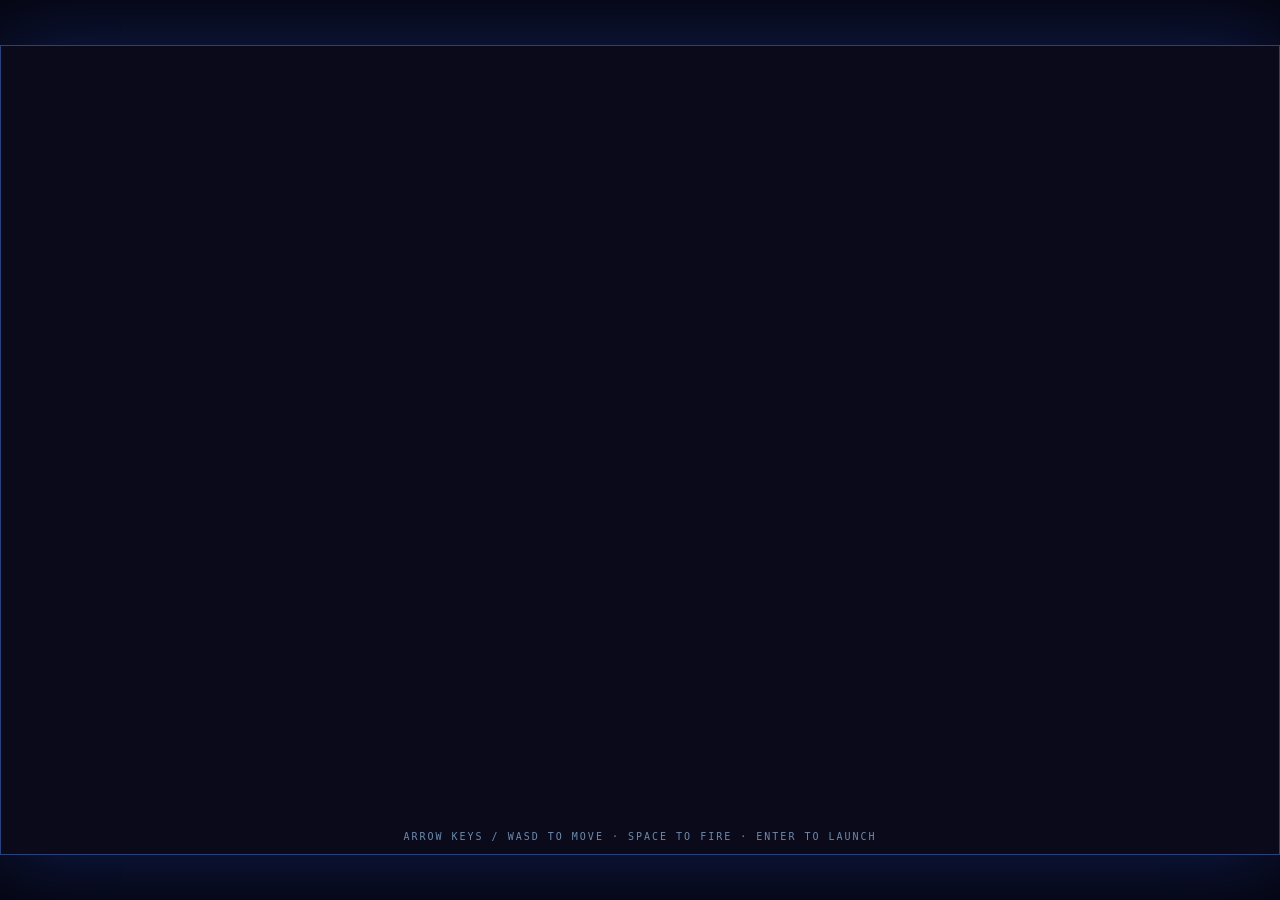
==== index.html @ 89e2e006 "Build polished Level 1 canvas space shooter Co-authored-by: arena-agent <297053741+arena-agent@users" ====
<!doctype html>
<html lang="en"><head><meta charset="UTF-8"><meta name="viewport" content="width=device-width, initial-scale=1.0"><title>NEBULA//FALL — Level 1</title><link rel="stylesheet" href="css/style.css"></head><body><main id="game-shell"><canvas id="game" aria-label="Nebula Fall space shooter"></canvas><div id="hint">ARROW KEYS / WASD to move · SPACE to fire · ENTER to launch</div></main><script type="module" src="js/main.js"></script></body></html>
---- css/style.css ----
:root{color-scheme:dark;background:#050611}*{box-sizing:border-box}html,body{margin:0;width:100%;height:100%;overflow:hidden;background:#050611}body{display:grid;place-items:center;font-family:ui-monospace,monospace;color:#dff8ff}#game-shell{position:relative;width:min(100vw,1440px);height:min(100vh,810px);aspect-ratio:16/9;background:#0a0a1a;box-shadow:0 0 80px #182c73aa;border:1px solid #29427e}canvas{display:block;width:100%;height:100%;image-rendering:auto}#hint{position:absolute;bottom:12px;left:0;right:0;text-align:center;font-size:10px;letter-spacing:2px;color:#6c8aad;pointer-events:none;text-transform:uppercase}@media(max-width:700px){#hint{font-size:8px;letter-spacing:1px}}
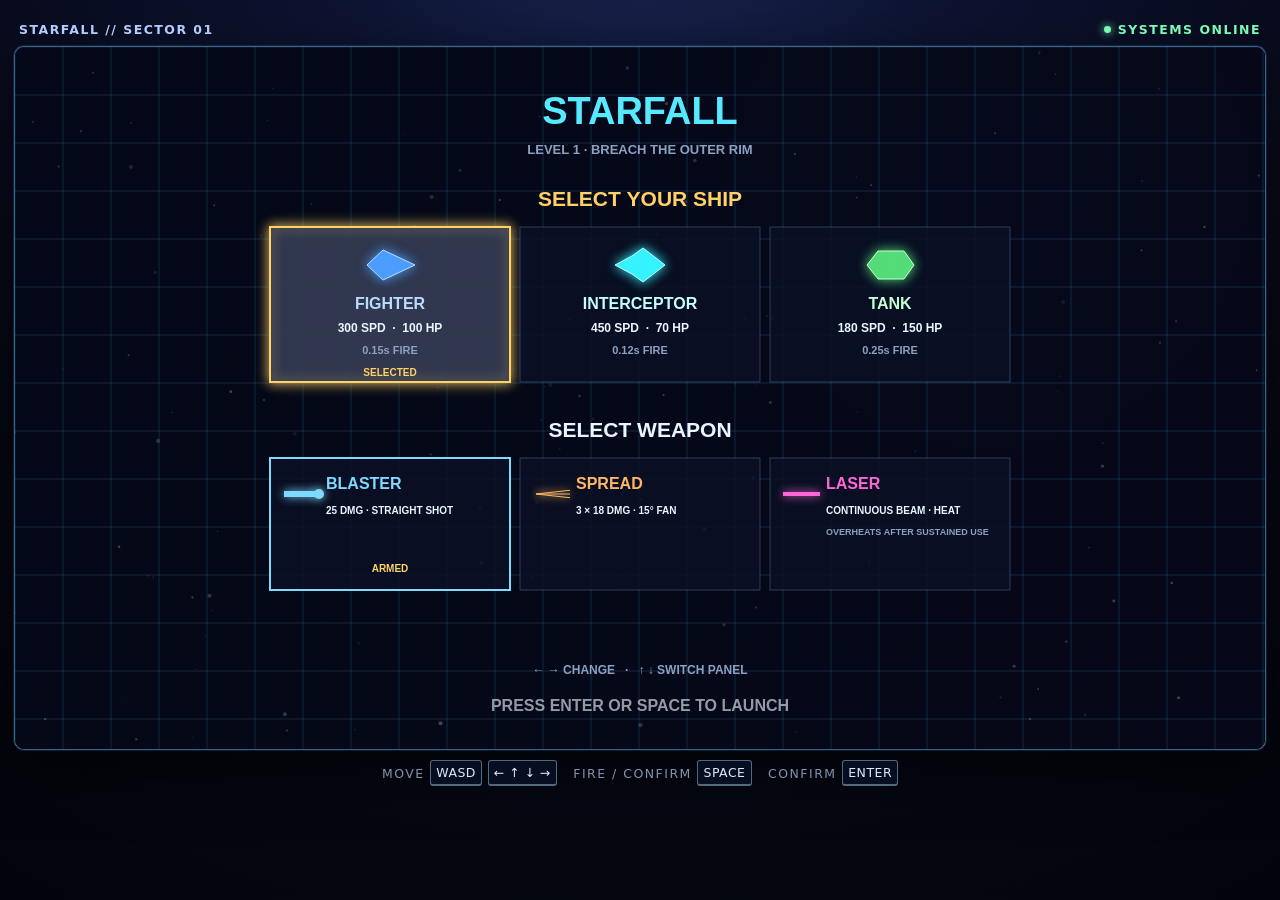
==== commit 53ca4535: "Build Level 1 Canvas space shooter Co-authored-by: arena-agent <297053741+arena-agent@users.noreply." ====
--- a/index.html
+++ b/index.html
@@ -1,2 +1,25 @@
 <!doctype html>
-<html lang="en"><head><meta charset="UTF-8"><meta name="viewport" content="width=device-width, initial-scale=1.0"><title>NEBULA//FALL — Level 1</title><link rel="stylesheet" href="css/style.css"></head><body><main id="game-shell"><canvas id="game" aria-label="Nebula Fall space shooter"></canvas><div id="hint">ARROW KEYS / WASD to move · SPACE to fire · ENTER to launch</div></main><script type="module" src="js/main.js"></script></body></html>+<html lang="en">
+<head>
+  <meta charset="UTF-8" />
+  <meta name="viewport" content="width=device-width, initial-scale=1.0" />
+  <meta name="theme-color" content="#0a0a1a" />
+  <title>Starfall: Level 1</title>
+  <link rel="stylesheet" href="css/style.css" />
+</head>
+<body>
+  <main class="game-shell" aria-label="Starfall space shooter">
+    <div class="titlebar">
+      <span class="eyebrow">STARFALL // SECTOR 01</span>
+      <span class="status-dot">SYSTEMS ONLINE</span>
+    </div>
+    <div class="canvas-frame">
+      <canvas id="gameCanvas" width="1280" height="720" aria-label="Starfall game canvas">
+        Your browser does not support HTML5 Canvas.
+      </canvas>
+    </div>
+    <p class="controls">MOVE <kbd>WASD</kbd><kbd>← ↑ ↓ →</kbd> &nbsp; FIRE / CONFIRM <kbd>SPACE</kbd> &nbsp; CONFIRM <kbd>ENTER</kbd></p>
+  </main>
+  <script type="module" src="js/main.js"></script>
+</body>
+</html>
--- a/css/style.css
+++ b/css/style.css
@@ -1 +1,92 @@
-:root{color-scheme:dark;background:#050611}*{box-sizing:border-box}html,body{margin:0;width:100%;height:100%;overflow:hidden;background:#050611}body{display:grid;place-items:center;font-family:ui-monospace,monospace;color:#dff8ff}#game-shell{position:relative;width:min(100vw,1440px);height:min(100vh,810px);aspect-ratio:16/9;background:#0a0a1a;box-shadow:0 0 80px #182c73aa;border:1px solid #29427e}canvas{display:block;width:100%;height:100%;image-rendering:auto}#hint{position:absolute;bottom:12px;left:0;right:0;text-align:center;font-size:10px;letter-spacing:2px;color:#6c8aad;pointer-events:none;text-transform:uppercase}@media(max-width:700px){#hint{font-size:8px;letter-spacing:1px}}+:root {
+  color-scheme: dark;
+  --ink: #eef7ff;
+  --muted: #8192ad;
+  --cyan: #55eaff;
+  --panel: rgba(9, 16, 40, 0.82);
+}
+
+* { box-sizing: border-box; }
+
+html, body { min-height: 100%; }
+
+body {
+  margin: 0;
+  min-width: 320px;
+  background:
+    radial-gradient(circle at 50% -20%, #1e2d60 0%, #0d1330 28%, #060814 67%, #03040b 100%);
+  color: var(--ink);
+  font-family: "Trebuchet MS", "Segoe UI", system-ui, sans-serif;
+  display: grid;
+  place-items: center;
+}
+
+.game-shell {
+  width: min(1280px, calc(100vw - 28px));
+  margin: 22px auto;
+}
+
+.titlebar, .controls {
+  display: flex;
+  justify-content: space-between;
+  align-items: center;
+  margin: 0 5px 9px;
+  letter-spacing: .12em;
+  font-size: clamp(.62rem, 1.4vw, .78rem);
+  color: var(--muted);
+}
+
+.eyebrow { color: #b4ccff; font-weight: 700; }
+.status-dot { color: #79fbb4; font-weight: 700; }
+.status-dot::before {
+  content: "";
+  display: inline-block;
+  width: .55em;
+  height: .55em;
+  margin: 0 .55em .08em 0;
+  border-radius: 50%;
+  background: currentColor;
+  box-shadow: 0 0 9px currentColor;
+}
+
+.canvas-frame {
+  aspect-ratio: 16 / 9;
+  overflow: hidden;
+  border: 1px solid rgba(109, 211, 255, .45);
+  border-radius: 10px;
+  background: #0a0a1a;
+  box-shadow: 0 0 0 1px rgba(71, 105, 193, .23), 0 20px 60px rgba(0, 0, 0, .55), inset 0 0 40px rgba(37, 73, 143, .25);
+}
+
+canvas {
+  display: block;
+  width: 100%;
+  height: 100%;
+  cursor: crosshair;
+}
+
+.controls {
+  justify-content: center;
+  gap: .35rem;
+  flex-wrap: wrap;
+  margin-top: 10px;
+  text-align: center;
+  line-height: 1.7;
+}
+
+kbd {
+  border: 1px solid #526883;
+  border-bottom-width: 2px;
+  border-radius: 3px;
+  padding: 1px 5px;
+  color: #d8edff;
+  background: var(--panel);
+  font: inherit;
+  letter-spacing: .04em;
+}
+
+@media (max-width: 520px) {
+  .game-shell { width: calc(100vw - 14px); margin: 10px auto; }
+  .titlebar { margin-bottom: 6px; }
+  .controls { font-size: .57rem; }
+}
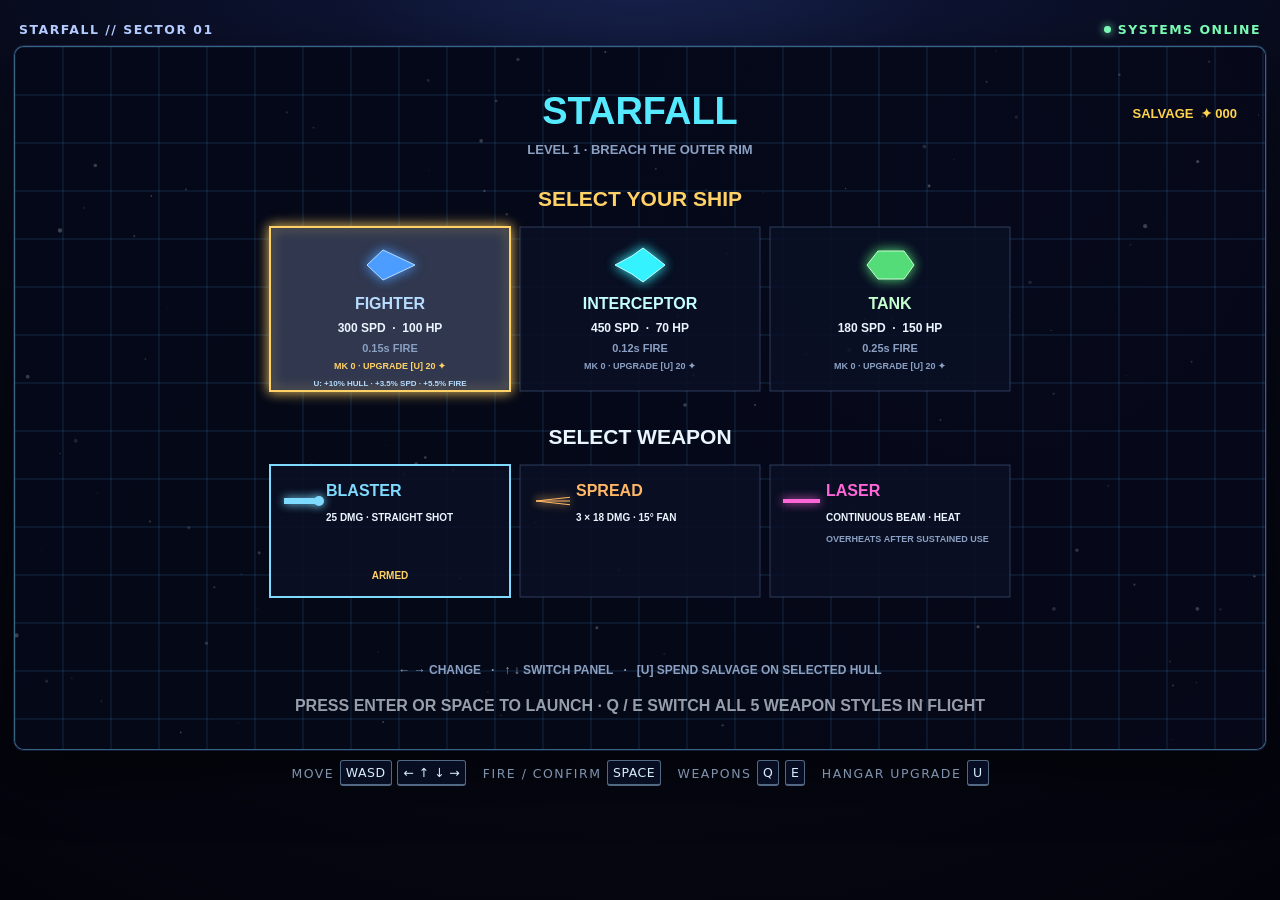
==== commit ffceffce: "Add salvage upgrades and expanded weapon armory Co-authored-by: arena-agent <297053741+arena-agent@u" ====
--- a/index.html
+++ b/index.html
@@ -18,7 +18,7 @@
         Your browser does not support HTML5 Canvas.
       </canvas>
     </div>
-    <p class="controls">MOVE <kbd>WASD</kbd><kbd>← ↑ ↓ →</kbd> &nbsp; FIRE / CONFIRM <kbd>SPACE</kbd> &nbsp; CONFIRM <kbd>ENTER</kbd></p>
+    <p class="controls">MOVE <kbd>WASD</kbd><kbd>← ↑ ↓ →</kbd> &nbsp; FIRE / CONFIRM <kbd>SPACE</kbd> &nbsp; WEAPONS <kbd>Q</kbd><kbd>E</kbd> &nbsp; HANGAR UPGRADE <kbd>U</kbd></p>
   </main>
   <script type="module" src="js/main.js"></script>
 </body>
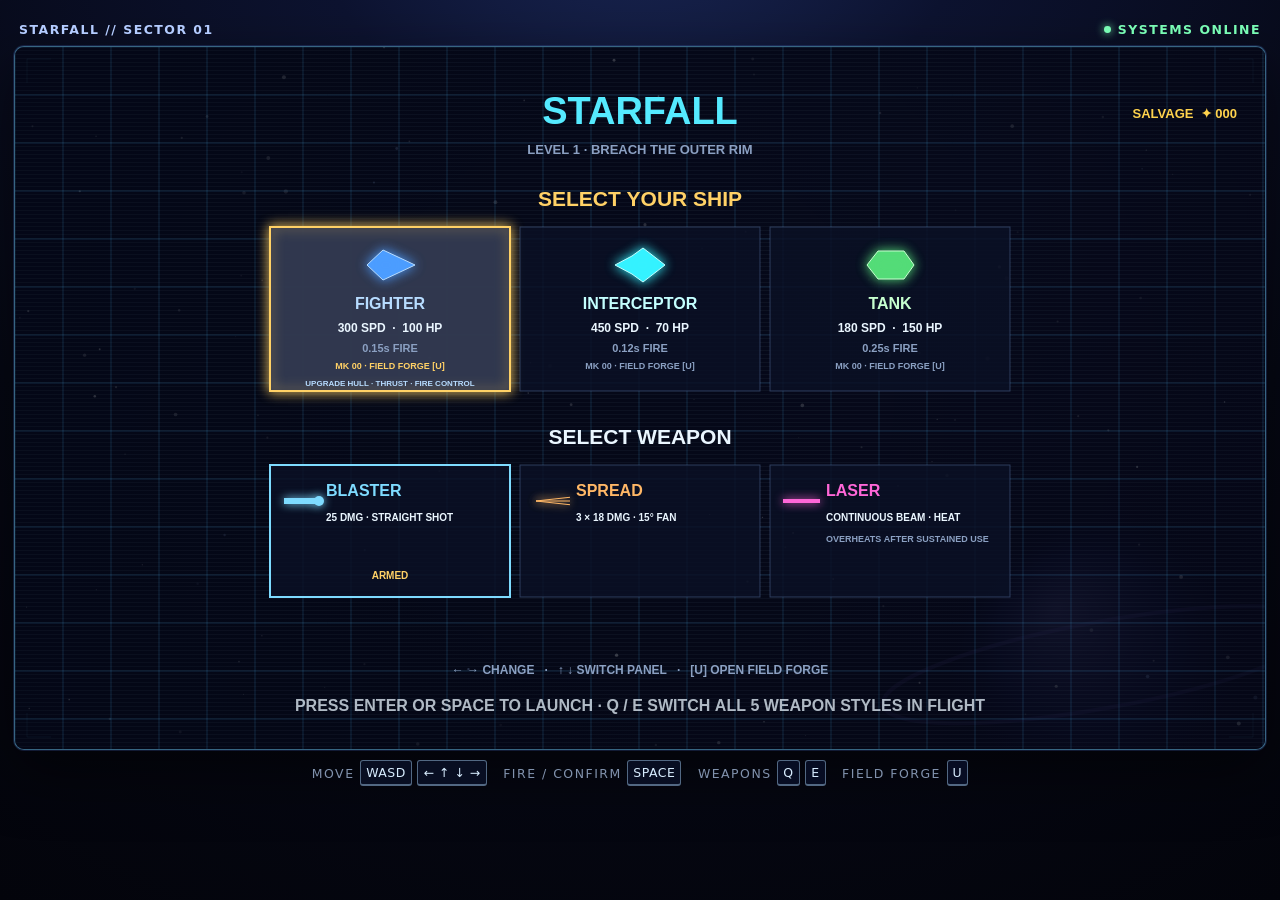
==== commit abc04a01: "Add live Field Forge upgrades and premium interface Co-authored-by: arena-agent <297053741+arena-age" ====
--- a/index.html
+++ b/index.html
@@ -18,7 +18,7 @@
         Your browser does not support HTML5 Canvas.
       </canvas>
     </div>
-    <p class="controls">MOVE <kbd>WASD</kbd><kbd>← ↑ ↓ →</kbd> &nbsp; FIRE / CONFIRM <kbd>SPACE</kbd> &nbsp; WEAPONS <kbd>Q</kbd><kbd>E</kbd> &nbsp; HANGAR UPGRADE <kbd>U</kbd></p>
+    <p class="controls">MOVE <kbd>WASD</kbd><kbd>← ↑ ↓ →</kbd> &nbsp; FIRE / CONFIRM <kbd>SPACE</kbd> &nbsp; WEAPONS <kbd>Q</kbd><kbd>E</kbd> &nbsp; FIELD FORGE <kbd>U</kbd></p>
   </main>
   <script type="module" src="js/main.js"></script>
 </body>
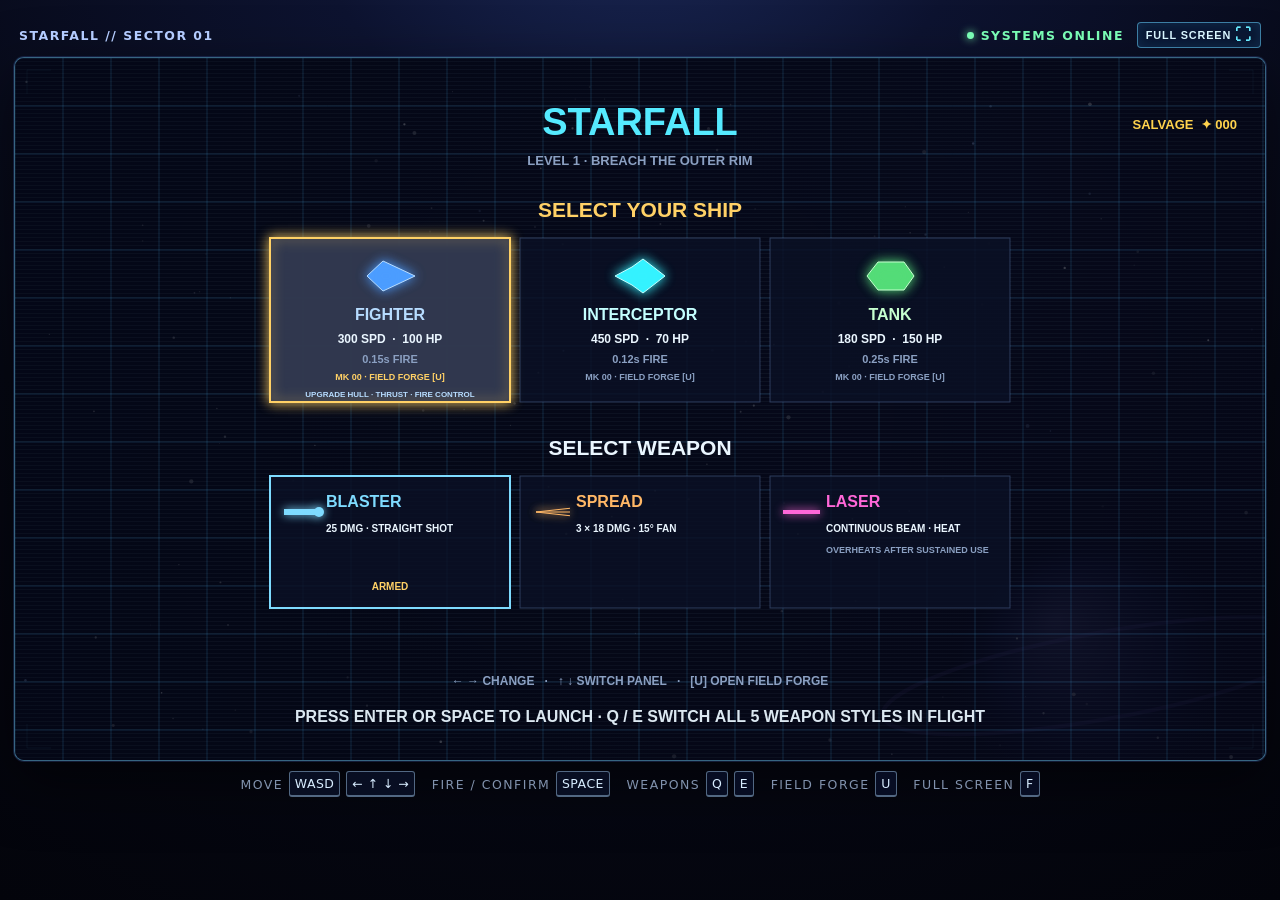
==== commit 06f90257: "Polish combat visuals and add fullscreen mode Co-authored-by: arena-agent <297053741+arena-agent@use" ====
--- a/index.html
+++ b/index.html
@@ -11,14 +11,14 @@
   <main class="game-shell" aria-label="Starfall space shooter">
     <div class="titlebar">
       <span class="eyebrow">STARFALL // SECTOR 01</span>
-      <span class="status-dot">SYSTEMS ONLINE</span>
+      <div class="title-actions"><span class="status-dot">SYSTEMS ONLINE</span><button id="fullscreenButton" class="fullscreen-button" type="button" aria-label="Toggle full screen">FULL SCREEN <span>⛶</span></button></div>
     </div>
     <div class="canvas-frame">
       <canvas id="gameCanvas" width="1280" height="720" aria-label="Starfall game canvas">
         Your browser does not support HTML5 Canvas.
       </canvas>
     </div>
-    <p class="controls">MOVE <kbd>WASD</kbd><kbd>← ↑ ↓ →</kbd> &nbsp; FIRE / CONFIRM <kbd>SPACE</kbd> &nbsp; WEAPONS <kbd>Q</kbd><kbd>E</kbd> &nbsp; FIELD FORGE <kbd>U</kbd></p>
+    <p class="controls">MOVE <kbd>WASD</kbd><kbd>← ↑ ↓ →</kbd> &nbsp; FIRE / CONFIRM <kbd>SPACE</kbd> &nbsp; WEAPONS <kbd>Q</kbd><kbd>E</kbd> &nbsp; FIELD FORGE <kbd>U</kbd> &nbsp; FULL SCREEN <kbd>F</kbd></p>
   </main>
   <script type="module" src="js/main.js"></script>
 </body>
--- a/css/style.css
+++ b/css/style.css
@@ -90,3 +90,54 @@
   .titlebar { margin-bottom: 6px; }
   .controls { font-size: .57rem; }
 }
+
+.title-actions {
+  display: flex;
+  align-items: center;
+  gap: .8rem;
+}
+
+.fullscreen-button {
+  border: 1px solid rgba(103, 211, 255, .55);
+  border-radius: 4px;
+  padding: 4px 8px;
+  color: #d9f6ff;
+  background: rgba(11, 27, 57, .78);
+  box-shadow: inset 0 0 12px rgba(74, 192, 255, .12);
+  cursor: pointer;
+  font: 700 .68rem/1 "Trebuchet MS", "Segoe UI", sans-serif;
+  letter-spacing: .08em;
+  transition: background .16s ease, border-color .16s ease, transform .16s ease;
+}
+
+.fullscreen-button:hover,
+.fullscreen-button:focus-visible {
+  border-color: #69e8ff;
+  background: rgba(32, 72, 122, .9);
+  outline: none;
+  transform: translateY(-1px);
+}
+
+.fullscreen-button span { color: #68ebff; font-size: 1rem; vertical-align: -1px; }
+
+.canvas-frame:fullscreen {
+  display: grid;
+  width: 100vw;
+  height: 100vh;
+  aspect-ratio: auto;
+  place-items: center;
+  border: 0;
+  border-radius: 0;
+  background: #02030b;
+  box-shadow: none;
+}
+
+.canvas-frame:fullscreen canvas {
+  width: min(100vw, 177.7778vh);
+  height: min(100vh, 56.25vw);
+}
+
+@media (max-width: 620px) {
+  .fullscreen-button { padding: 3px 5px; font-size: .55rem; }
+  .title-actions { gap: .35rem; }
+}
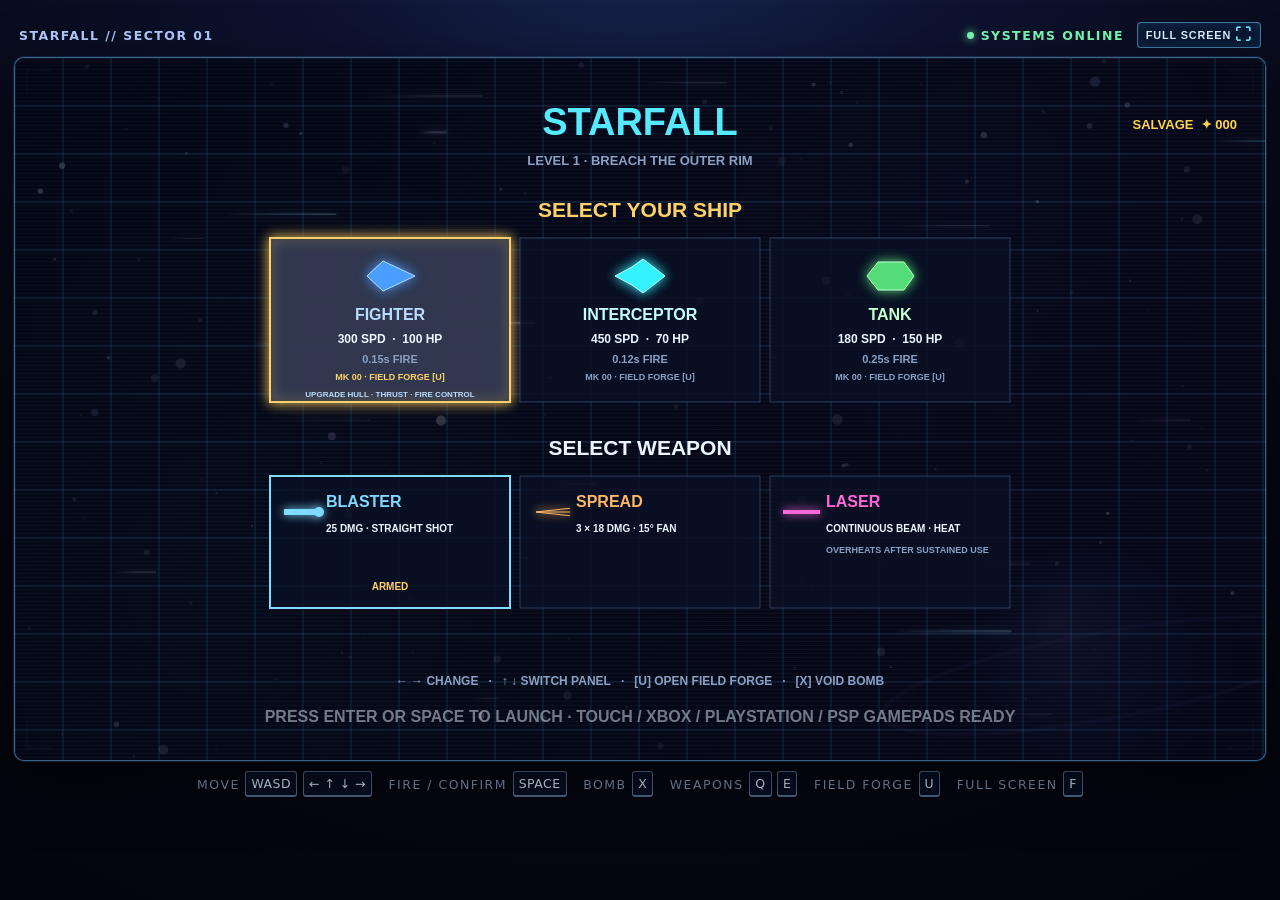
==== commit 6589396f: "Add Void Bomb, mobile controls, and universal gamepad input Co-authored-by: arena-agent <297053741+a" ====
--- a/index.html
+++ b/index.html
@@ -17,8 +17,25 @@
       <canvas id="gameCanvas" width="1280" height="720" aria-label="Starfall game canvas">
         Your browser does not support HTML5 Canvas.
       </canvas>
+      <section id="mobileControls" class="mobile-controls" aria-label="Mobile game controls">
+        <div class="mobile-dpad" aria-label="Movement controls">
+          <button type="button" class="mobile-button dpad-up" data-action="up" aria-label="Move up">▲</button>
+          <button type="button" class="mobile-button dpad-left" data-action="left" aria-label="Move left">◀</button>
+          <button type="button" class="mobile-button dpad-center" aria-label="Movement pad">✦</button>
+          <button type="button" class="mobile-button dpad-right" data-action="right" aria-label="Move right">▶</button>
+          <button type="button" class="mobile-button dpad-down" data-action="down" aria-label="Move down">▼</button>
+        </div>
+        <div class="mobile-actions" aria-label="Combat controls">
+          <button type="button" class="mobile-button action-forge" data-action="upgrade">FORGE</button>
+          <button type="button" class="mobile-button action-arms" data-action="nextWeapon">ARMS</button>
+          <button type="button" class="mobile-button action-bomb" data-action="bomb">BOMB</button>
+          <button type="button" class="mobile-button action-fullscreen" data-action="fullscreen" aria-label="Full screen">⛶</button>
+          <button type="button" class="mobile-button action-fire" data-action="shoot start">FIRE</button>
+        </div>
+      </section>
     </div>
-    <p class="controls">MOVE <kbd>WASD</kbd><kbd>← ↑ ↓ →</kbd> &nbsp; FIRE / CONFIRM <kbd>SPACE</kbd> &nbsp; WEAPONS <kbd>Q</kbd><kbd>E</kbd> &nbsp; FIELD FORGE <kbd>U</kbd> &nbsp; FULL SCREEN <kbd>F</kbd></p>
+    <aside class="rotate-device" aria-hidden="true"><span>⤾</span> ROTATE DEVICE FOR LANDSCAPE PLAY</aside>
+    <p class="controls">MOVE <kbd>WASD</kbd><kbd>← ↑ ↓ →</kbd> &nbsp; FIRE / CONFIRM <kbd>SPACE</kbd> &nbsp; BOMB <kbd>X</kbd> &nbsp; WEAPONS <kbd>Q</kbd><kbd>E</kbd> &nbsp; FIELD FORGE <kbd>U</kbd> &nbsp; FULL SCREEN <kbd>F</kbd></p>
   </main>
   <script type="module" src="js/main.js"></script>
 </body>
--- a/css/style.css
+++ b/css/style.css
@@ -50,6 +50,7 @@
 }
 
 .canvas-frame {
+  position: relative;
   aspect-ratio: 16 / 9;
   overflow: hidden;
   border: 1px solid rgba(109, 211, 255, .45);
@@ -141,3 +142,104 @@
   .fullscreen-button { padding: 3px 5px; font-size: .55rem; }
   .title-actions { gap: .35rem; }
 }
+
+.mobile-controls,
+.rotate-device { display: none; }
+
+@media (pointer: coarse) and (orientation: landscape) {
+  .mobile-controls {
+    position: absolute;
+    z-index: 5;
+    display: block;
+    inset: 0;
+    pointer-events: none;
+    user-select: none;
+    -webkit-user-select: none;
+  }
+
+  .mobile-dpad,
+  .mobile-actions {
+    position: absolute;
+    bottom: clamp(12px, 3vh, 30px);
+    width: clamp(122px, 19vw, 205px);
+    height: clamp(122px, 19vw, 205px);
+    pointer-events: none;
+  }
+
+  .mobile-dpad { left: clamp(12px, 3vw, 34px); }
+  .mobile-actions { right: clamp(12px, 3vw, 34px); }
+
+  .mobile-button {
+    position: absolute;
+    display: grid;
+    width: 36%;
+    height: 36%;
+    place-items: center;
+    border: 1px solid rgba(178, 239, 255, .62);
+    border-radius: 50%;
+    color: #effbff;
+    background: radial-gradient(circle at 36% 28%, rgba(102, 234, 255, .38), rgba(19, 55, 105, .76) 62%, rgba(4, 12, 37, .9));
+    box-shadow: inset 0 0 14px rgba(128, 236, 255, .24), 0 0 13px rgba(65, 180, 255, .27);
+    font: 800 clamp(.55rem, 1.3vw, .8rem)/1 "Trebuchet MS", "Segoe UI", sans-serif;
+    letter-spacing: .06em;
+    pointer-events: auto;
+    touch-action: none;
+    -webkit-tap-highlight-color: transparent;
+  }
+
+  .mobile-button:active { transform: scale(.91); filter: brightness(1.5); }
+  .dpad-up { left: 32%; top: 0; } .dpad-left { left: 0; top: 32%; }
+  .dpad-center { left: 32%; top: 32%; width: 36%; height: 36%; pointer-events: none; opacity: .58; }
+  .dpad-right { right: 0; top: 32%; } .dpad-down { left: 32%; bottom: 0; }
+  .action-fire { right: 0; bottom: 0; width: 47%; height: 47%; font-size: clamp(.7rem, 1.7vw, 1rem); background: radial-gradient(circle at 36% 28%, rgba(255, 132, 220, .63), rgba(103, 34, 118, .82) 62%, rgba(33, 8, 55, .96)); border-color: rgba(255, 188, 237, .85); }
+  .action-bomb { left: 1%; bottom: 4%; background: radial-gradient(circle at 36% 28%, rgba(255, 190, 107, .65), rgba(126, 57, 25, .82) 62%, rgba(47, 13, 12, .96)); border-color: rgba(255, 220, 144, .8); }
+  .action-arms { right: 3%; top: 4%; background: radial-gradient(circle at 36% 28%, rgba(112, 239, 180, .58), rgba(20, 91, 82, .82) 62%, rgba(5, 33, 42, .96)); }
+  .action-forge { left: 3%; top: 1%; font-size: clamp(.44rem, 1vw, .65rem); }
+}
+
+@media (max-width: 900px) and (orientation: portrait) {
+  .rotate-device {
+    position: fixed;
+    z-index: 20;
+    display: flex;
+    inset: 0;
+    flex-direction: column;
+    align-items: center;
+    justify-content: center;
+    gap: 1rem;
+    color: #d9f7ff;
+    background: radial-gradient(circle at 50% 35%, rgba(31, 71, 132, .96), rgba(4, 7, 21, .98));
+    font: 800 .86rem/1 "Trebuchet MS", "Segoe UI", sans-serif;
+    letter-spacing: .13em;
+    text-align: center;
+  }
+  .rotate-device span { color: #6eeaff; font-size: 4rem; filter: drop-shadow(0 0 14px #4cdcff); }
+  .game-shell { margin: 0; width: 100vw; }
+}
+
+@media (pointer: coarse) and (orientation: landscape) {
+  .action-fullscreen {
+    left: 39%;
+    top: 39%;
+    width: 24%;
+    height: 24%;
+    font-size: clamp(.75rem, 1.5vw, 1rem);
+    background: rgba(18, 42, 84, .9);
+  }
+}
+
+@media (pointer: coarse) and (orientation: landscape) {
+  body { overflow: hidden; }
+  .game-shell { width: 100vw; margin: 0; }
+  .titlebar {
+    position: fixed;
+    z-index: 10;
+    top: 6px;
+    right: 10px;
+    left: 10px;
+    pointer-events: none;
+  }
+  .title-actions, .fullscreen-button { pointer-events: auto; }
+  .canvas-frame { border-radius: 0; }
+  .controls { display: none; }
+}
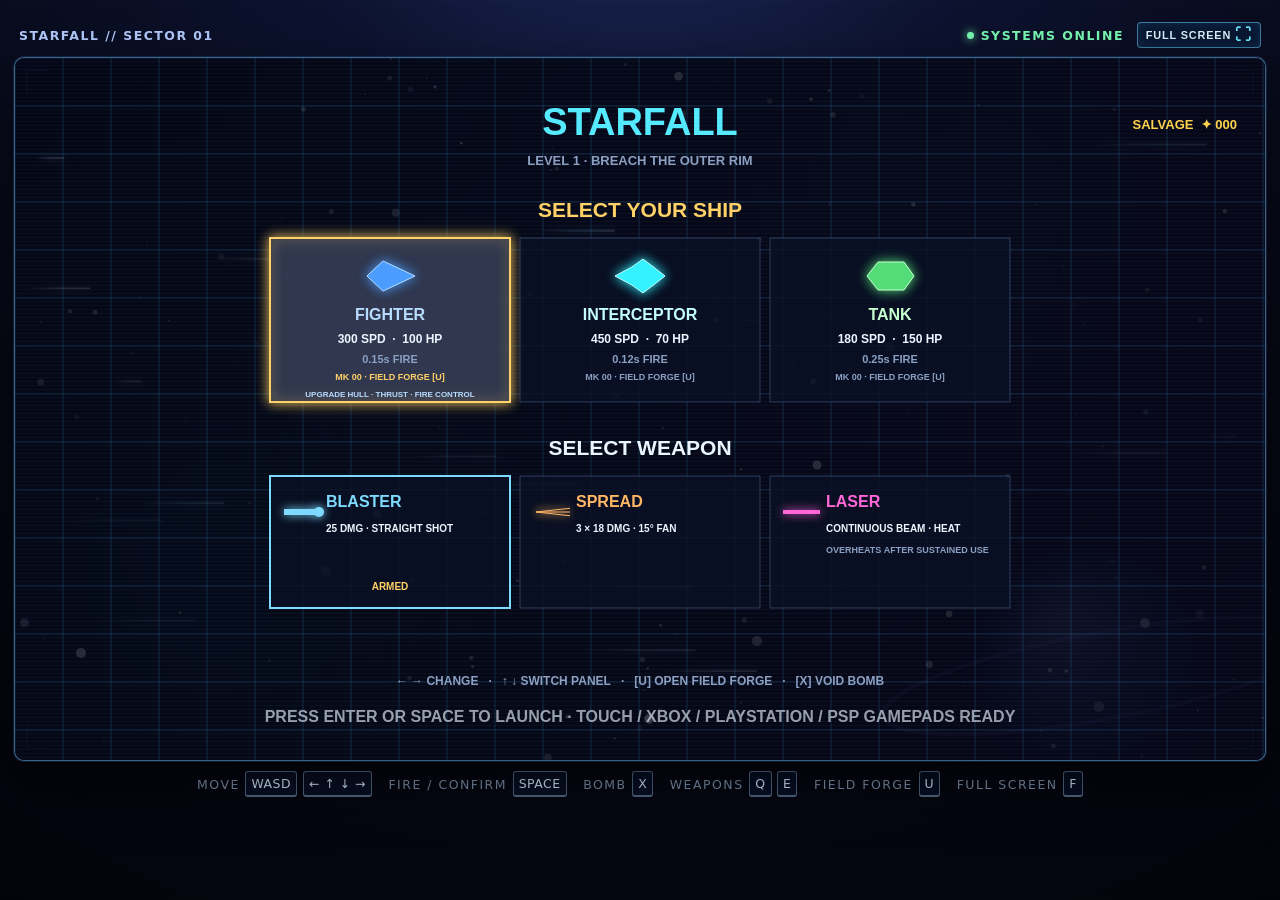
==== commit 886ca36e: "Optimize mobile rendering and reposition fullscreen control Co-authored-by: arena-agent <297053741+a" ====
--- a/index.html
+++ b/index.html
@@ -29,9 +29,9 @@
           <button type="button" class="mobile-button action-forge" data-action="upgrade">FORGE</button>
           <button type="button" class="mobile-button action-arms" data-action="nextWeapon">ARMS</button>
           <button type="button" class="mobile-button action-bomb" data-action="bomb">BOMB</button>
-          <button type="button" class="mobile-button action-fullscreen" data-action="fullscreen" aria-label="Full screen">⛶</button>
           <button type="button" class="mobile-button action-fire" data-action="shoot start">FIRE</button>
         </div>
+        <button type="button" class="mobile-button action-fullscreen" data-action="fullscreen" aria-label="Full screen">⛶</button>
       </section>
     </div>
     <aside class="rotate-device" aria-hidden="true"><span>⤾</span> ROTATE DEVICE FOR LANDSCAPE PLAY</aside>
--- a/css/style.css
+++ b/css/style.css
@@ -218,11 +218,11 @@
 }
 
 @media (pointer: coarse) and (orientation: landscape) {
-  .action-fullscreen {
-    left: 39%;
-    top: 39%;
-    width: 24%;
-    height: 24%;
+  .mobile-controls > .action-fullscreen {
+    top: 38px;
+    right: clamp(10px, 2vw, 28px);
+    width: clamp(30px, 5vw, 44px);
+    height: clamp(30px, 5vw, 44px);
     font-size: clamp(.75rem, 1.5vw, 1rem);
     background: rgba(18, 42, 84, .9);
   }
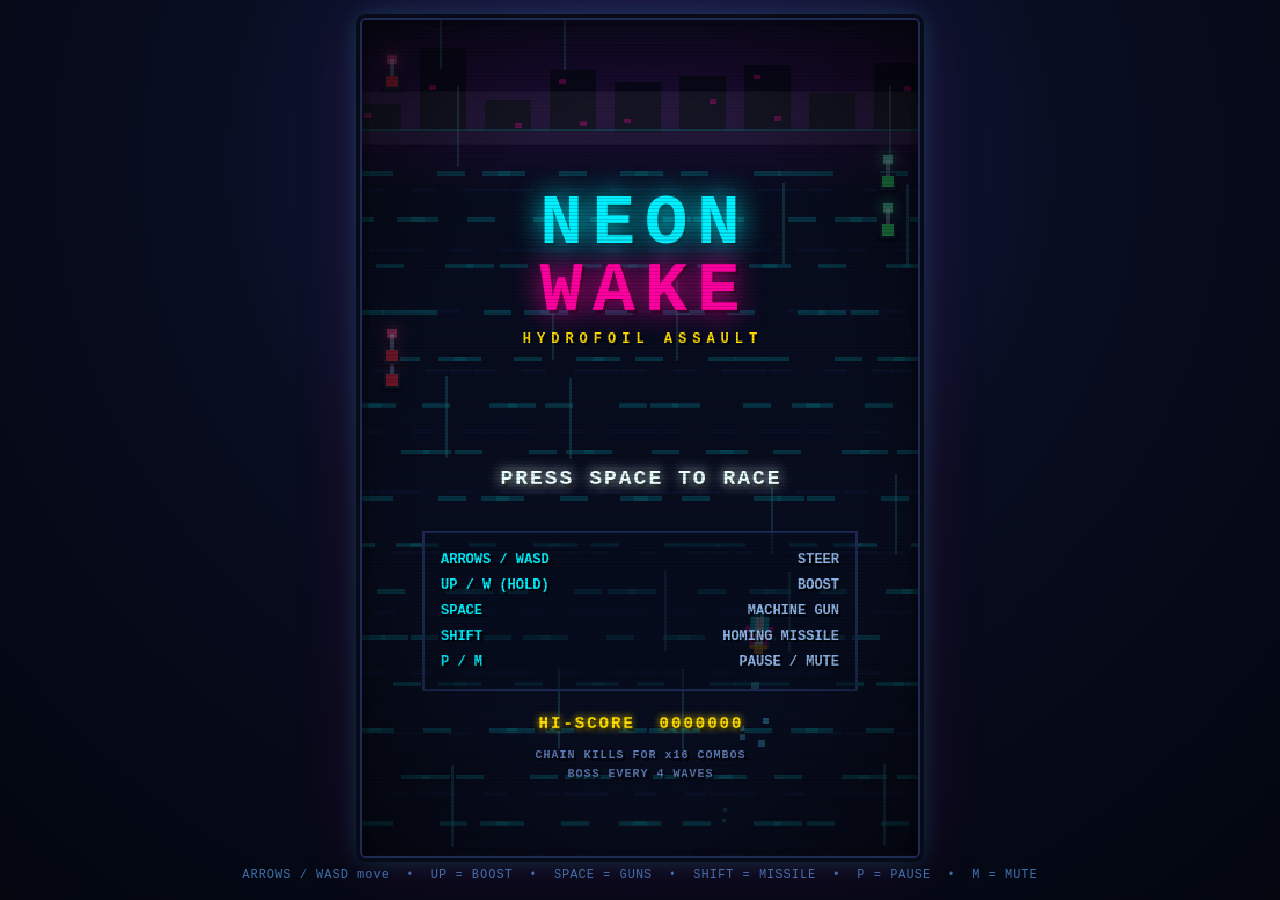
==== commit 4d0597ac: "Add NEON WAKE: modular vanilla-JS neon speedboat arcade shooter Complete ES-module game with no buil" ====
--- a/index.html
+++ b/index.html
@@ -1,42 +1,66 @@
-<!doctype html>
+<!DOCTYPE html>
 <html lang="en">
 <head>
-  <meta charset="UTF-8" />
-  <meta name="viewport" content="width=device-width, initial-scale=1.0" />
-  <meta name="theme-color" content="#0a0a1a" />
-  <title>Starfall: Level 1</title>
-  <link rel="stylesheet" href="css/style.css" />
+<meta charset="UTF-8" />
+<meta name="viewport" content="width=device-width, initial-scale=1.0, maximum-scale=1.0, user-scalable=no" />
+<title>NEON WAKE // Hydrofoil Assault</title>
+<link rel="stylesheet" href="./css/style.css" />
+
+<!--
+  Import map: lets every module import siblings through the "#game/" prefix
+  instead of brittle relative paths. Native browser feature, no bundler.
+-->
+<script type="importmap">
+{
+  "imports": {
+    "#game/": "./js/"
+  }
+}
+</script>
 </head>
 <body>
-  <main class="game-shell" aria-label="Starfall space shooter">
-    <div class="titlebar">
-      <span class="eyebrow">STARFALL // SECTOR 01</span>
-      <div class="title-actions"><span class="status-dot">SYSTEMS ONLINE</span><button id="fullscreenButton" class="fullscreen-button" type="button" aria-label="Toggle full screen">FULL SCREEN <span>⛶</span></button></div>
-    </div>
-    <div class="canvas-frame">
-      <canvas id="gameCanvas" width="1280" height="720" aria-label="Starfall game canvas">
-        Your browser does not support HTML5 Canvas.
-      </canvas>
-      <section id="mobileControls" class="mobile-controls" aria-label="Mobile game controls">
-        <div class="mobile-dpad" aria-label="Movement controls">
-          <button type="button" class="mobile-button dpad-up" data-action="up" aria-label="Move up">▲</button>
-          <button type="button" class="mobile-button dpad-left" data-action="left" aria-label="Move left">◀</button>
-          <button type="button" class="mobile-button dpad-center" aria-label="Movement pad">✦</button>
-          <button type="button" class="mobile-button dpad-right" data-action="right" aria-label="Move right">▶</button>
-          <button type="button" class="mobile-button dpad-down" data-action="down" aria-label="Move down">▼</button>
-        </div>
-        <div class="mobile-actions" aria-label="Combat controls">
-          <button type="button" class="mobile-button action-forge" data-action="upgrade">FORGE</button>
-          <button type="button" class="mobile-button action-arms" data-action="nextWeapon">ARMS</button>
-          <button type="button" class="mobile-button action-bomb" data-action="bomb">BOMB</button>
-          <button type="button" class="mobile-button action-fire" data-action="shoot start">FIRE</button>
-        </div>
-        <button type="button" class="mobile-button action-fullscreen" data-action="fullscreen" aria-label="Full screen">⛶</button>
-      </section>
-    </div>
-    <aside class="rotate-device" aria-hidden="true"><span>⤾</span> ROTATE DEVICE FOR LANDSCAPE PLAY</aside>
-    <p class="controls">MOVE <kbd>WASD</kbd><kbd>← ↑ ↓ →</kbd> &nbsp; FIRE / CONFIRM <kbd>SPACE</kbd> &nbsp; BOMB <kbd>X</kbd> &nbsp; WEAPONS <kbd>Q</kbd><kbd>E</kbd> &nbsp; FIELD FORGE <kbd>U</kbd> &nbsp; FULL SCREEN <kbd>F</kbd></p>
-  </main>
-  <script type="module" src="js/main.js"></script>
+  <div id="frame">
+    <canvas id="game" width="480" height="720" aria-label="Neon Wake game canvas"></canvas>
+    <div id="crt"></div>
+  </div>
+
+  <p id="hint">
+    ARROWS / WASD move &nbsp;•&nbsp; UP = BOOST &nbsp;•&nbsp; SPACE = GUNS &nbsp;•&nbsp; SHIFT = MISSILE &nbsp;•&nbsp; P = PAUSE &nbsp;•&nbsp; M = MUTE
+  </p>
+
+  <!-- Shown only if the ES modules fail to load (usually the file:// case). -->
+  <div id="fatal" hidden>
+    <h2>MODULES BLOCKED</h2>
+    <p>
+      ES modules can't be loaded straight from <code>file://</code> because of
+      browser CORS rules. Serve the folder over HTTP instead:
+    </p>
+    <pre>python3 -m http.server 8000</pre>
+    <p>then open <code>http://localhost:8000</code> (or use VS Code "Live Server").</p>
+    <p id="fatal-detail"></p>
+  </div>
+
+  <script type="module">
+    import { boot } from '#game/main.js';
+    boot(document.getElementById('game'));
+    window.__gameLoaded = true;
+  </script>
+
+  <script>
+    // Fallback notice: if the module above never executed, explain why.
+    window.addEventListener('load', () => {
+      if (window.__gameLoaded) return;
+      const el = document.getElementById('fatal');
+      if (!el) return;
+      el.hidden = false;
+      document.getElementById('frame').style.display = 'none';
+      const d = document.getElementById('fatal-detail');
+      if (location.protocol === 'file:') {
+        d.textContent = 'Detected protocol: file://';
+      } else {
+        d.textContent = 'Check the browser console for the underlying error.';
+      }
+    });
+  </script>
 </body>
 </html>
--- a/css/style.css
+++ b/css/style.css
@@ -1,245 +1,101 @@
+/* File: css/style.css
+   Page chrome only — everything inside the canvas is drawn in JS. */
+
 :root {
-  color-scheme: dark;
-  --ink: #eef7ff;
-  --muted: #8192ad;
-  --cyan: #55eaff;
-  --panel: rgba(9, 16, 40, 0.82);
+  --navy: #0a0f24;
+  --deep: #04060f;
+  --cyan: #00f0ff;
+  --magenta: #ff00a0;
 }
 
 * { box-sizing: border-box; }
 
-html, body { min-height: 100%; }
+html, body {
+  height: 100%;
+  margin: 0;
+  background: var(--deep);
+  background-image:
+    radial-gradient(circle at 50% 18%, #131f4a 0%, #080d20 45%, #03060f 100%);
+  color: #7fe9ff;
+  font-family: "Courier New", ui-monospace, monospace;
+  overflow: hidden;
+  touch-action: manipulation;
+}
 
 body {
-  margin: 0;
-  min-width: 320px;
-  background:
-    radial-gradient(circle at 50% -20%, #1e2d60 0%, #0d1330 28%, #060814 67%, #03040b 100%);
-  color: var(--ink);
-  font-family: "Trebuchet MS", "Segoe UI", system-ui, sans-serif;
-  display: grid;
-  place-items: center;
+  display: flex;
+  flex-direction: column;
+  align-items: center;
+  justify-content: center;
+  gap: 10px;
+  padding: 10px;
 }
 
-.game-shell {
-  width: min(1280px, calc(100vw - 28px));
-  margin: 22px auto;
+/* Frame keeps the 480x720 aspect ratio and hosts the CRT overlay. */
+#frame {
+  position: relative;
+  height: min(calc(100vh - 60px), calc((100vw - 20px) * 720 / 480));
+  aspect-ratio: 480 / 720;
+  border: 2px solid #1d2b55;
+  border-radius: 6px;
+  box-shadow:
+    0 0 0 4px #070b18,
+    0 0 26px rgba(0, 240, 255, 0.22),
+    0 0 70px rgba(255, 0, 160, 0.14);
+  overflow: hidden;
 }
 
-.titlebar, .controls {
-  display: flex;
-  justify-content: space-between;
-  align-items: center;
-  margin: 0 5px 9px;
-  letter-spacing: .12em;
-  font-size: clamp(.62rem, 1.4vw, .78rem);
-  color: var(--muted);
-}
-
-.eyebrow { color: #b4ccff; font-weight: 700; }
-.status-dot { color: #79fbb4; font-weight: 700; }
-.status-dot::before {
-  content: "";
-  display: inline-block;
-  width: .55em;
-  height: .55em;
-  margin: 0 .55em .08em 0;
-  border-radius: 50%;
-  background: currentColor;
-  box-shadow: 0 0 9px currentColor;
-}
-
-.canvas-frame {
-  position: relative;
-  aspect-ratio: 16 / 9;
-  overflow: hidden;
-  border: 1px solid rgba(109, 211, 255, .45);
-  border-radius: 10px;
-  background: #0a0a1a;
-  box-shadow: 0 0 0 1px rgba(71, 105, 193, .23), 0 20px 60px rgba(0, 0, 0, .55), inset 0 0 40px rgba(37, 73, 143, .25);
-}
-
-canvas {
+#game {
   display: block;
   width: 100%;
   height: 100%;
-  cursor: crosshair;
+  background: var(--navy);
+  /* Crisp pixels, no smoothing when upscaled. */
+  image-rendering: pixelated;
+  image-rendering: crisp-edges;
 }
 
-.controls {
-  justify-content: center;
-  gap: .35rem;
-  flex-wrap: wrap;
-  margin-top: 10px;
-  text-align: center;
-  line-height: 1.7;
+/* Subtle CSS half of the CRT look (curvature glow + vignette).
+   The scanlines themselves are drawn in UIManager so they stay pixel-locked. */
+#crt {
+  position: absolute;
+  inset: 0;
+  pointer-events: none;
+  background:
+    radial-gradient(ellipse at 50% 50%, rgba(0,0,0,0) 55%, rgba(0,0,0,0.55) 100%);
+  mix-blend-mode: multiply;
 }
 
-kbd {
-  border: 1px solid #526883;
-  border-bottom-width: 2px;
-  border-radius: 3px;
-  padding: 1px 5px;
-  color: #d8edff;
-  background: var(--panel);
-  font: inherit;
-  letter-spacing: .04em;
+#hint {
+  margin: 0;
+  font-size: clamp(8px, 1.6vw, 12px);
+  letter-spacing: 1px;
+  color: #3f6ea8;
+  text-align: center;
+  user-select: none;
 }
 
-@media (max-width: 520px) {
-  .game-shell { width: calc(100vw - 14px); margin: 10px auto; }
-  .titlebar { margin-bottom: 6px; }
-  .controls { font-size: .57rem; }
+@media (max-height: 520px) {
+  #hint { display: none; }
+  #frame { height: calc(100vh - 20px); }
 }
 
-.title-actions {
-  display: flex;
-  align-items: center;
-  gap: .8rem;
+/* Fallback panel shown when ES modules can't load (file:// protocol). */
+#fatal {
+  max-width: 520px;
+  padding: 20px 24px;
+  border: 2px solid var(--magenta);
+  border-radius: 6px;
+  background: #0b0f22;
+  color: #cfe9ff;
+  font-size: 14px;
+  line-height: 1.5;
 }
-
-.fullscreen-button {
-  border: 1px solid rgba(103, 211, 255, .55);
-  border-radius: 4px;
-  padding: 4px 8px;
-  color: #d9f6ff;
-  background: rgba(11, 27, 57, .78);
-  box-shadow: inset 0 0 12px rgba(74, 192, 255, .12);
-  cursor: pointer;
-  font: 700 .68rem/1 "Trebuchet MS", "Segoe UI", sans-serif;
-  letter-spacing: .08em;
-  transition: background .16s ease, border-color .16s ease, transform .16s ease;
+#fatal h2 { margin: 0 0 10px; color: var(--magenta); letter-spacing: 3px; }
+#fatal code, #fatal pre {
+  background: #060a18;
+  color: var(--cyan);
+  padding: 2px 6px;
+  border-radius: 3px;
 }
-
-.fullscreen-button:hover,
-.fullscreen-button:focus-visible {
-  border-color: #69e8ff;
-  background: rgba(32, 72, 122, .9);
-  outline: none;
-  transform: translateY(-1px);
-}
-
-.fullscreen-button span { color: #68ebff; font-size: 1rem; vertical-align: -1px; }
-
-.canvas-frame:fullscreen {
-  display: grid;
-  width: 100vw;
-  height: 100vh;
-  aspect-ratio: auto;
-  place-items: center;
-  border: 0;
-  border-radius: 0;
-  background: #02030b;
-  box-shadow: none;
-}
-
-.canvas-frame:fullscreen canvas {
-  width: min(100vw, 177.7778vh);
-  height: min(100vh, 56.25vw);
-}
-
-@media (max-width: 620px) {
-  .fullscreen-button { padding: 3px 5px; font-size: .55rem; }
-  .title-actions { gap: .35rem; }
-}
-
-.mobile-controls,
-.rotate-device { display: none; }
-
-@media (pointer: coarse) and (orientation: landscape) {
-  .mobile-controls {
-    position: absolute;
-    z-index: 5;
-    display: block;
-    inset: 0;
-    pointer-events: none;
-    user-select: none;
-    -webkit-user-select: none;
-  }
-
-  .mobile-dpad,
-  .mobile-actions {
-    position: absolute;
-    bottom: clamp(12px, 3vh, 30px);
-    width: clamp(122px, 19vw, 205px);
-    height: clamp(122px, 19vw, 205px);
-    pointer-events: none;
-  }
-
-  .mobile-dpad { left: clamp(12px, 3vw, 34px); }
-  .mobile-actions { right: clamp(12px, 3vw, 34px); }
-
-  .mobile-button {
-    position: absolute;
-    display: grid;
-    width: 36%;
-    height: 36%;
-    place-items: center;
-    border: 1px solid rgba(178, 239, 255, .62);
-    border-radius: 50%;
-    color: #effbff;
-    background: radial-gradient(circle at 36% 28%, rgba(102, 234, 255, .38), rgba(19, 55, 105, .76) 62%, rgba(4, 12, 37, .9));
-    box-shadow: inset 0 0 14px rgba(128, 236, 255, .24), 0 0 13px rgba(65, 180, 255, .27);
-    font: 800 clamp(.55rem, 1.3vw, .8rem)/1 "Trebuchet MS", "Segoe UI", sans-serif;
-    letter-spacing: .06em;
-    pointer-events: auto;
-    touch-action: none;
-    -webkit-tap-highlight-color: transparent;
-  }
-
-  .mobile-button:active { transform: scale(.91); filter: brightness(1.5); }
-  .dpad-up { left: 32%; top: 0; } .dpad-left { left: 0; top: 32%; }
-  .dpad-center { left: 32%; top: 32%; width: 36%; height: 36%; pointer-events: none; opacity: .58; }
-  .dpad-right { right: 0; top: 32%; } .dpad-down { left: 32%; bottom: 0; }
-  .action-fire { right: 0; bottom: 0; width: 47%; height: 47%; font-size: clamp(.7rem, 1.7vw, 1rem); background: radial-gradient(circle at 36% 28%, rgba(255, 132, 220, .63), rgba(103, 34, 118, .82) 62%, rgba(33, 8, 55, .96)); border-color: rgba(255, 188, 237, .85); }
-  .action-bomb { left: 1%; bottom: 4%; background: radial-gradient(circle at 36% 28%, rgba(255, 190, 107, .65), rgba(126, 57, 25, .82) 62%, rgba(47, 13, 12, .96)); border-color: rgba(255, 220, 144, .8); }
-  .action-arms { right: 3%; top: 4%; background: radial-gradient(circle at 36% 28%, rgba(112, 239, 180, .58), rgba(20, 91, 82, .82) 62%, rgba(5, 33, 42, .96)); }
-  .action-forge { left: 3%; top: 1%; font-size: clamp(.44rem, 1vw, .65rem); }
-}
-
-@media (max-width: 900px) and (orientation: portrait) {
-  .rotate-device {
-    position: fixed;
-    z-index: 20;
-    display: flex;
-    inset: 0;
-    flex-direction: column;
-    align-items: center;
-    justify-content: center;
-    gap: 1rem;
-    color: #d9f7ff;
-    background: radial-gradient(circle at 50% 35%, rgba(31, 71, 132, .96), rgba(4, 7, 21, .98));
-    font: 800 .86rem/1 "Trebuchet MS", "Segoe UI", sans-serif;
-    letter-spacing: .13em;
-    text-align: center;
-  }
-  .rotate-device span { color: #6eeaff; font-size: 4rem; filter: drop-shadow(0 0 14px #4cdcff); }
-  .game-shell { margin: 0; width: 100vw; }
-}
-
-@media (pointer: coarse) and (orientation: landscape) {
-  .mobile-controls > .action-fullscreen {
-    top: 38px;
-    right: clamp(10px, 2vw, 28px);
-    width: clamp(30px, 5vw, 44px);
-    height: clamp(30px, 5vw, 44px);
-    font-size: clamp(.75rem, 1.5vw, 1rem);
-    background: rgba(18, 42, 84, .9);
-  }
-}
-
-@media (pointer: coarse) and (orientation: landscape) {
-  body { overflow: hidden; }
-  .game-shell { width: 100vw; margin: 0; }
-  .titlebar {
-    position: fixed;
-    z-index: 10;
-    top: 6px;
-    right: 10px;
-    left: 10px;
-    pointer-events: none;
-  }
-  .title-actions, .fullscreen-button { pointer-events: auto; }
-  .canvas-frame { border-radius: 0; }
-  .controls { display: none; }
-}
+#fatal pre { padding: 10px 12px; overflow-x: auto; }
